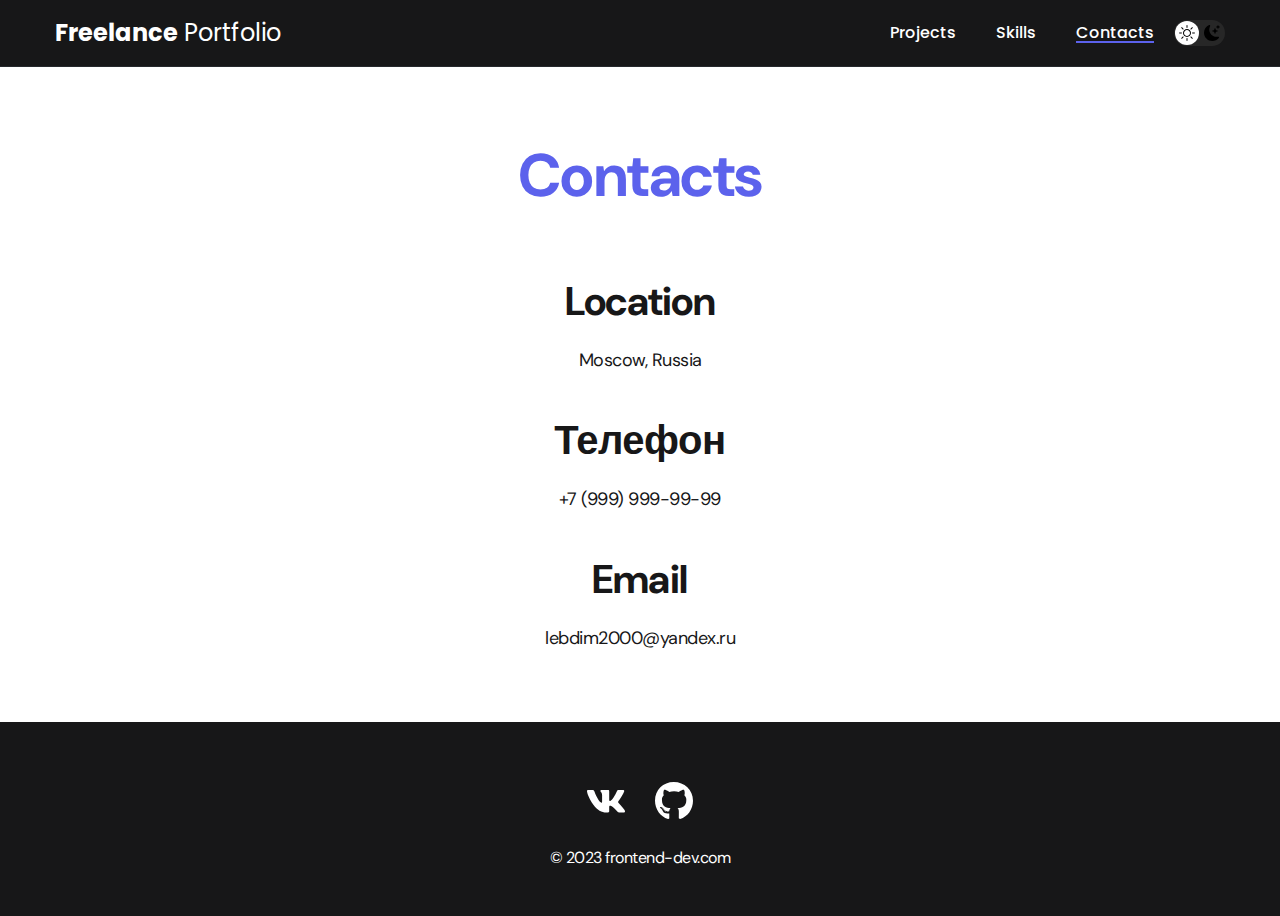
==== contacts.html @ b15bf3ce "Add files via upload" ====
<!DOCTYPE html>
<html lang="en">
<head>
    <meta charset="UTF-8">
    <meta http-equiv="X-UA-Compatible" content="IE=edge">
    <meta name="viewport" content="width=device-width, initial-scale=1.0">
    <title>Freelance Portfolio</title>
    <link rel="stylesheet" href="style/css/style.css">
    <link rel="stylesheet" href="style/css/media.css">
</head>
<body>
    <nav class="nav">
        <div class="container">
            <div class="nav__wrapper">
                <a href="index.html" class="logo"><strong>Freelance</strong> Portfolio</a>
                <button class="dark-mode-btn">
                    <img src="images/icons/sun.svg" alt="Light mode" class="dark-mode-btn__icon">
                    <img src="images/icons/moon.svg" alt="Dark mode" class="dark-mode-btn__icon">
                </button>
                <ul class="menu">
                    <li class="menu__item"><a href="index.html" class="menu__link">Projects</a></li>
                    <li class="menu__item"><a href="skills.html" class="menu__link">Skills</a></li>
                    <li class="menu__item"><a href="contacts.html" class="menu__link active">Contacts</a></li>
                </ul>
            </div>
        </div>
    </nav>

    <main class="main">
        <div class="container">
            <h1 class="title-1" id="main__title">Contacts</h1>
            <ul class="content__list">
                <li class="content__item">
                    <h2 class="title-2">Location</h2>
                    <p>Moscow, Russia</p>
                </li>
                <li class="content__item">
                    <h2 class="title-2">Телефон</h2>
                    <p>+7 (999) 999-99-99</p>
                </li>
                <li class="content__item">
                    <h2 class="title-2">Email</h2>
                    <p>lebdim2000@yandex.ru</p>
                </li>
            </ul>
        </div>
    </main>

    <footer class="footer">
        <div class="container">
            <div class="footer__wrapper">
                <ul class="social">
                    <li class="social__item"><a href="https://vk.com/lebdim2000" target="_blank"><img src="images/icons/vk.svg" alt="link"></a></li>
                    <li class="social__item"><a href="https://github.com/flyingfury?tab=repositories" target="_blank"><img src="images/icons/gitHub.svg" alt="link"></a></li>
                </ul>
                <div class="copyright">
                    <p>© 2023 frontend-dev.com</p>
                </div>
            </div>
        </div>
    </footer>


    <script src="js/Script.js"></script>
</body>
</html>
---- style/css/style.css ----
@import url("https://fonts.googleapis.com/css2?family=DM+Sans:wght@400;500;700&family=Poppins:wght@400;500;700&display=swap");
*, *::before, *::after {
  padding: 0;
  margin: 0;
  border: none;
  box-sizing: border-box;
  -moz-box-sizing: border-box;
  -webkit-box-sizing: border-box;
}

*:focus, *:active {
  outline: none;
}

html, body, div, span, applet, object, iframe, h1, h2, h3, h4, h5, h6, p, blockquote, pre, a, abbr, acronym, address, big, cite, code, del, dfn, em, img, ins, kbd, samp, strike, sub, sup, tt, var, center, dl, dt, dd, ol, ul, li, fieldset, form, label, legend, table, caption, tbody, tfoot, thead, tr, th, td, article, aside, canvas, details, embed, figure, figcaption, footer, header, hgroup, menu, nav, output, ruby, section, summary, time, mark, audio, video {
  margin: 0;
  padding: 0;
  border: 0;
  font-size: 100%;
  font: inherit;
  vertical-align: baseline;
}

article, aside, details, figcaption, figure, footer, header, hgroup, menu, nav, section, main {
  display: block;
}

small {
  font-size: 80%;
}

html, body {
  font-family: sans-serif;
  font-size: 16px;
  line-height: 1;
  -moz-text-size-adjust: 100%;
  -webkit-text-size-adjust: 100%;
  text-size-adjust: 100%;
  font-weight: normal;
}

input, button, textarea {
  font-family: inherit;
}

input::-ms-clear {
  display: none;
}

a:focus, a:active, a:link, a:visited {
  outline: none;
  text-decoration: none;
}

a:hover {
  text-decoration: none;
}

a {
  text-decoration: none;
  color: #000;
}

ul, ol, li {
  list-style: none;
}

h1, h2, h3, h4, h5, h6, p {
  font-size: inherit;
  font-weight: inherit;
}

hr {
  width: 100%;
  height: 1px;
  background-color: #101010;
}

button {
  cursor: pointer;
}

button::-moz-focus-inner {
  padding: 0;
  border: 0;
}

input, textarea, button, select {
  font-family: inherit;
  font-size: inherit;
  color: inherit;
  background-color: transparent;
}

input::-ms-clear {
  display: none;
}

address {
  font-style: normal;
}

button, input[type=submit] {
  display: inline-block;
  box-shadow: none;
  background-color: transparent;
  background: none;
  cursor: pointer;
}

input:focus, input:active,
button:focus, button:active {
  outline: none;
}

button::-moz-focus-inner {
  padding: 0;
  border: 0;
}

label {
  cursor: pointer;
}

legend {
  display: block;
}

.wrapper {
  min-height: 100vh;
  margin: 0 10px;
}

/*
font-family: 'DM Sans', sans-serif;
font-family: 'Poppins', sans-serif;
*/
:root {
  --white: #fff;
  --black--border: #26292D;
  --black: #171718;
  --purple: #5C62EC;
  --text-color: var(--black);
  --dark-bg: var(--black);
  --dark-border: var(--black--border);
  --text: var(--white);
  --accent: var(--purple);
  --page-bg: var(--white);
  --text-color: var(--black);
  --title-1: var(--accent);
  --project-card-bg: var(--white);
  --project-card-text: var(--black);
}

.dark {
  --page-bg: #252526;
  --text-color: var(--white);
  --title-1: var(--white);
  --project-card-bg: var(--black);
  --project-card-text: var(--white);
}

html, body {
  display: flex;
  flex-direction: column;
  min-height: 100vh;
  font-size: 16px;
  font-family: "DM Sans", sans-serif;
  letter-spacing: -0.5px;
  background-color: var(--page-bg);
  color: var(--text-color);
}

.none {
  display: none !important;
}

.container {
  max-width: 1200px;
  padding: 0 15px;
  margin: 0 auto;
}

.title-1 {
  margin-bottom: 60px;
  font-size: 60px;
  font-weight: 700;
  line-height: 1.3;
  color: var(--title-1);
  text-align: center;
}

.title-2 {
  margin-bottom: 20px;
  font-weight: 700;
  font-size: 40px;
  line-height: 1.3;
}

.nav a.menu__link {
  color: var(--text);
}

.nav {
  background-color: var(--dark-bg);
  border-bottom: 1px solid var(--dark-border);
  letter-spacing: normal;
}
.nav a {
  color: var(--text);
}
.nav__wrapper {
  padding: 20px 0;
  display: flex;
  justify-content: flex-end;
  align-items: center;
  gap: 20px;
  flex-wrap: wrap;
}
.nav__wrapper .logo {
  font-size: 24px;
  margin-right: auto;
  font-family: "Poppins", sans-serif;
}

.dark-mode-btn {
  display: flex;
  justify-content: space-between;
  order: 9;
  width: 51px;
  height: 26px;
  padding: 5px;
  border-radius: 50px;
  background-color: #272727;
  position: relative;
}
.dark-mode-btn::before {
  content: "";
  display: block;
  width: 24px;
  height: 24px;
  border-radius: 50%;
  background-color: var(--white);
  position: absolute;
  top: 1px;
  left: 1px;
  transition: left 0.2s ease-in;
}
.dark-mode-btn__icon {
  position: relative;
  z-index: 9;
}
.dark-mode-btn--active::before {
  left: 26px;
}

ul.menu {
  display: flex;
  justify-content: center;
  flex-wrap: wrap;
  gap: 10px 40px;
  font-weight: 500;
  font-family: "Poppins", sans-serif;
}
ul.menu li.menu__item {
  position: relative;
  transition: all 0.2s ease-in;
}
ul.menu li.menu__item a.menu__link:hover::before {
  content: "";
  position: absolute;
  left: 0;
  top: 100%;
  display: block;
  height: 2px;
  width: 100%;
  background-color: var(--accent);
}
ul.menu a.menu__link.active::before {
  content: "";
  position: absolute;
  left: 0;
  top: 100%;
  display: block;
  height: 2px;
  width: 100%;
  background-color: var(--accent);
}

.header {
  padding: 40px 0;
  min-height: 695px;
  justify-content: center;
  display: flex;
  align-items: center;
  background-color: var(--dark-bg);
  background-image: url("../../images/header-bg.png");
  background-repeat: no-repeat;
  background-size: auto;
  background-position: center center;
  color: var(--text);
  text-align: center;
}

.header__wrapper {
  padding: 0 15px;
  max-width: 660px;
}

.header__title {
  font-size: 40px;
  font-weight: 700;
  line-height: 1.4;
  margin-bottom: 20px;
}
.header__title strong {
  font-size: 60px;
}
.header__title span.header__name {
  color: var(--accent);
}

.header__text {
  margin-bottom: 40px;
  font-size: 18px;
  line-height: 1.3;
}
.header__text p + p {
  margin-top: 1em;
}

.btn {
  display: inline-flex;
  align-items: center;
  height: 48px;
  padding: 15px 25px;
  border-radius: 5px;
  background-color: var(--accent);
  color: var(--white);
  letter-spacing: 0.15px;
  font-weight: 500;
  transition: opacity 0.2s ease-in;
}
.btn:hover {
  opacity: 0.8;
}
.btn:active {
  position: relative;
  top: 1px;
}

.btn__outline {
  display: flex;
  gap: 10px;
  align-items: center;
  height: 48px;
  padding: 12px 20px;
  border-radius: 5px;
  border: 1px solid var(--dark-border);
  background-color: var(--white);
}
.btn__outline:hover {
  opacity: 0.8;
}
.btn__outline:active {
  position: relative;
  top: 1px;
}

.main {
  padding: 70px 0;
}

.cards {
  display: flex;
  flex-flow: row wrap;
  justify-content: center;
  gap: 30px;
}

.card {
  max-width: 370px;
  background-color: var(--project-card-bg);
  box-shadow: 0 5px 35px rgba(0, 0, 0, 0.25);
  border-radius: 10px;
}

.card__img {
  border-radius: 10px;
  width: 370px;
  height: 278px;
}

.card__title {
  padding: 15px 20px 25px;
  font-weight: 700;
  font-size: 24px;
  line-height: 1.3;
  color: var(--project-card-text);
}

.project__details {
  margin: 0 auto;
  max-width: 865px;
  display: flex;
  flex-direction: column;
  align-items: center;
  text-align: center;
}

.project__img {
  max-width: 100%;
  margin-bottom: 40px;
  box-shadow: 0 5px 5px rgba(0, 0, 0, 0.25);
  border-radius: 10px;
}

.project__desc {
  font-weight: 700;
  font-size: 24px;
  line-height: 1.3;
  margin-bottom: 30px;
}

.content__list {
  margin: 0 auto;
  max-width: 570px;
  display: flex;
  flex-direction: column;
  align-items: center;
  row-gap: 40px;
  text-align: center;
}

.content__item {
  font-weight: 400;
  font-size: 18px;
  line-height: 1.5;
}
.content__item p + p {
  margin-top: 0.5em;
}

.footer {
  padding: 60px 0 50px;
  background-color: var(--dark-bg);
  color: #fff;
  margin-top: auto;
}
.footer__wrapper {
  display: flex;
  flex-direction: column;
  align-items: center;
  row-gap: 27px;
}

.social {
  display: flex;
  -moz-column-gap: 30px;
       column-gap: 30px;
  align-items: center;
}

.copyright p + p {
  margin-top: 0.5em;
}
---- style/css/media.css ----
@media only screen and (max-width: 604px) {
  .dark-mode-btn {
    order: 0;
  }
}
@media only screen and (max-width: 619px) {
  .header {
    min-height: unset;
  }
  .logo {
    font-size: 17px;
  }
  .header__title {
    font-size: 30px;
  }
  .header__title strong {
    font-size: 40px;
  }
  .nav__wrapper {
    justify-content: space-between;
  }
  .main {
    padding: 40px 0;
  }
  .title-1 {
    margin-bottom: 30px;
    font-size: 40px;
  }
  .title-2 {
    margin-bottom: 10px;
    font-size: 30px;
  }
  .card__title {
    font-size: 22px;
  }
  .project__desc {
    font-size: 22px;
    margin-bottom: 20px;
  }
  .content__list {
    row-gap: 20px;
  }
  .content__item {
    font-size: 16px;
  }
  .footer {
    padding: 40px 0 30px;
  }
  .footer__wrapper {
    row-gap: 20px;
  }
  .social {
    -moz-column-gap: 25px;
         column-gap: 25px;
  }
  .social__item {
    width: 24px;
  }
}
@media only screen and (max-width: 419px) {
  .header__title {
    font-size: 20px;
  }
  .header__title strong {
    font-size: 30px;
  }
}
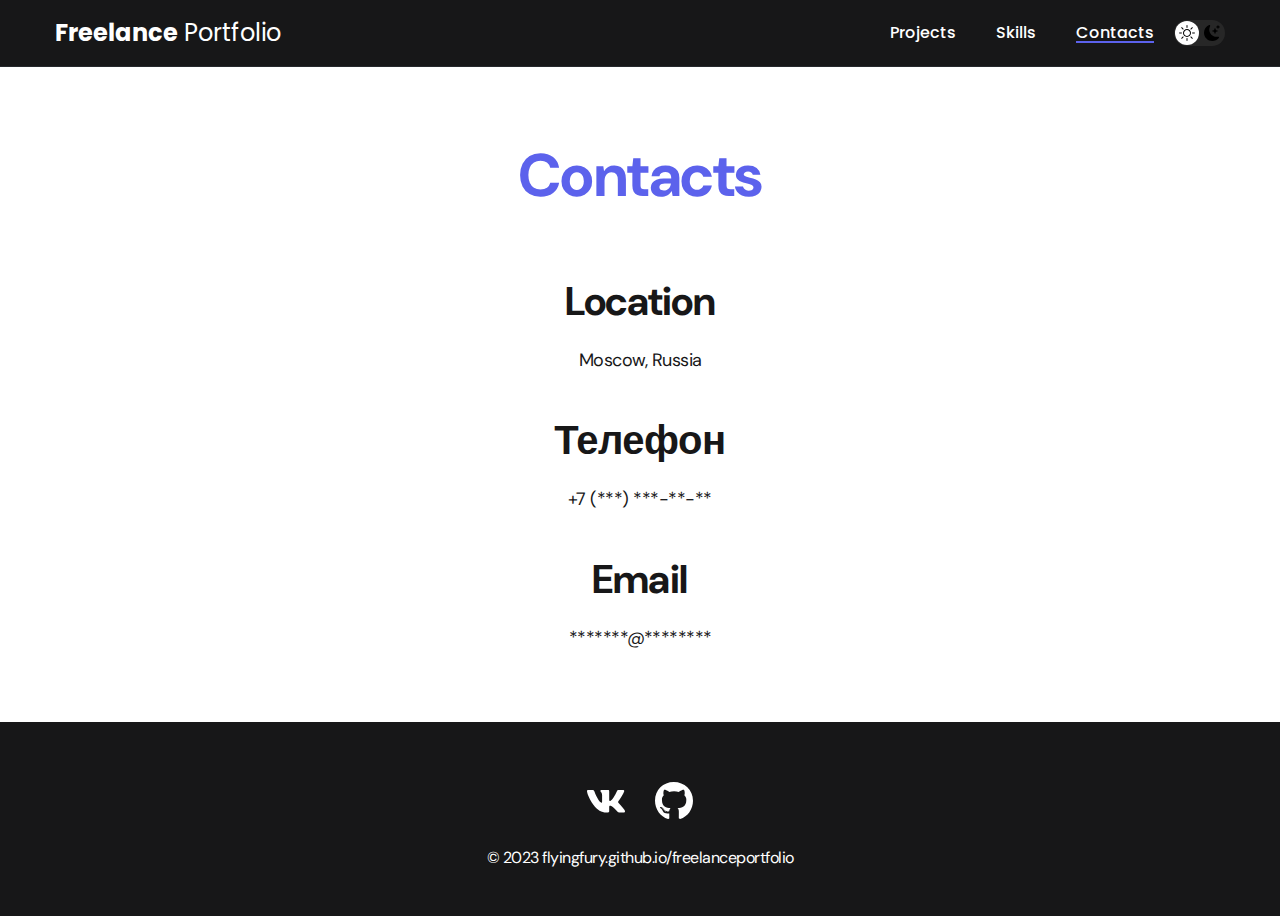
==== commit e27c76d3: "Add files via upload" ====
--- a/contacts.html
+++ b/contacts.html
@@ -36,11 +36,11 @@
                 </li>
                 <li class="content__item">
                     <h2 class="title-2">Телефон</h2>
-                    <p>+7 (999) 999-99-99</p>
+                    <p>+7 (***) ***-**-**</p>
                 </li>
                 <li class="content__item">
                     <h2 class="title-2">Email</h2>
-                    <p>lebdim2000@yandex.ru</p>
+                    <p>*******@********</p>
                 </li>
             </ul>
         </div>
@@ -54,7 +54,7 @@
                     <li class="social__item"><a href="https://github.com/flyingfury?tab=repositories" target="_blank"><img src="images/icons/gitHub.svg" alt="link"></a></li>
                 </ul>
                 <div class="copyright">
-                    <p>© 2023 frontend-dev.com</p>
+                    <p>© 2023 flyingfury.github.io/freelanceportfolio</p>
                 </div>
             </div>
         </div>
--- a/style/css/media.css
+++ b/style/css/media.css
@@ -33,6 +33,17 @@
   .card__title {
     font-size: 22px;
   }
+  .cards {
+    flex-flow: column wrap;
+    align-items: center;
+  }
+  .card {
+    width: 300px;
+  }
+  .card__img {
+    width: 300px;
+    height: 250px;
+  }
   .project__desc {
     font-size: 22px;
     margin-bottom: 20px;
@@ -64,4 +75,11 @@
   .header__title strong {
     font-size: 30px;
   }
+  .card {
+    width: 250px;
+  }
+  .card__img {
+    width: 250px;
+    height: 220px;
+  }
 }